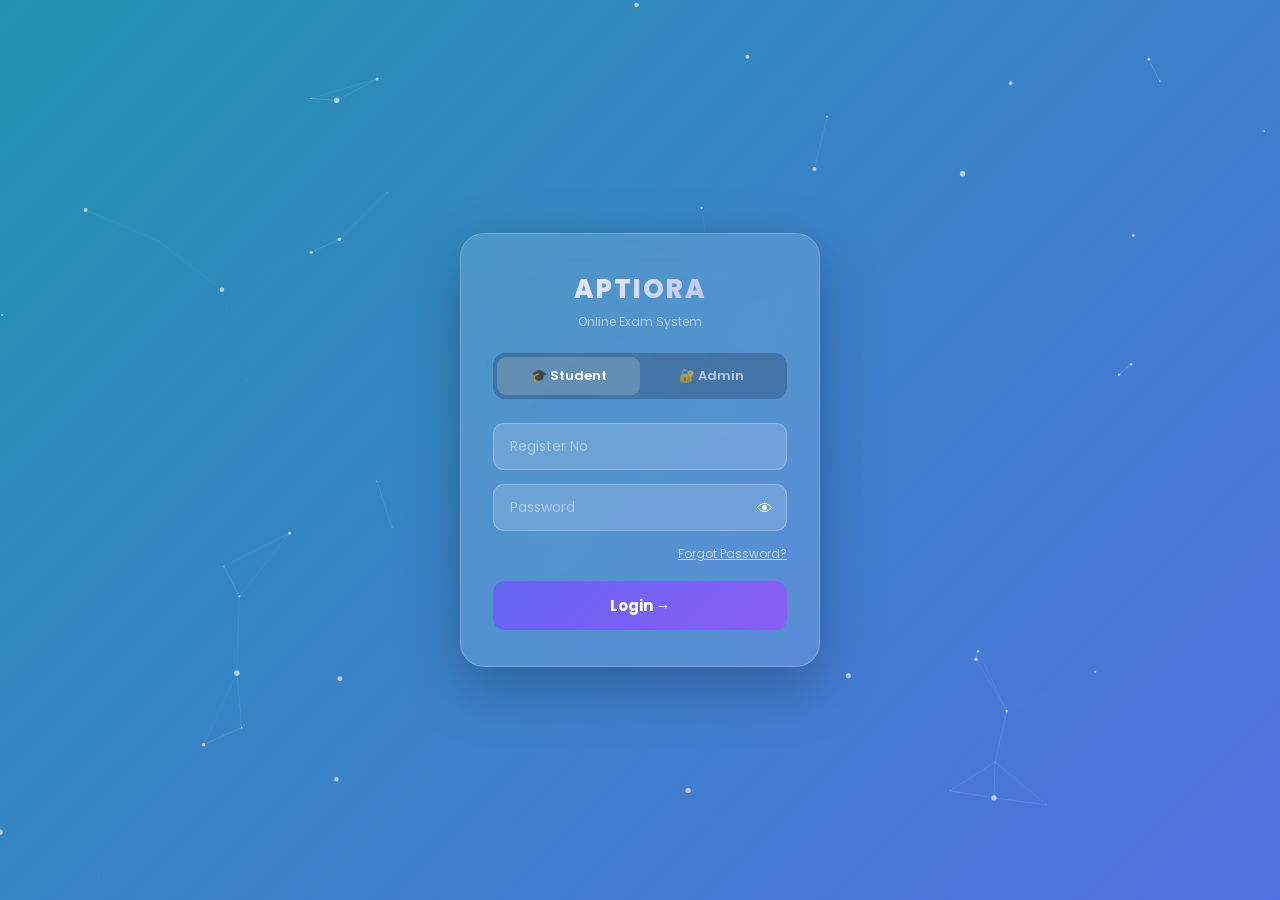
==== login.html @ 76b521ae "Add files via upload" ====
<!DOCTYPE html>
<html lang="en">
<head>
<meta charset="UTF-8">
<meta name="viewport" content="width=device-width,initial-scale=1.0">
<title>Login — APTIORA</title>
<style>
@import url('https://fonts.googleapis.com/css2?family=Poppins:wght@300;400;500;600;700;800&display=swap');
*{margin:0;padding:0;box-sizing:border-box;}
body{
  font-family:'Poppins',sans-serif;min-height:100vh;
  display:flex;justify-content:center;align-items:center;
  background:linear-gradient(-45deg,#667eea,#764ba2,#6366f1,#2193b0);
  background-size:400% 400%;animation:bg 8s ease infinite;overflow:hidden;
}
@keyframes bg{0%{background-position:0% 50%;}50%{background-position:100% 50%;}100%{background-position:0% 50%;}}
canvas{position:fixed;inset:0;z-index:1;pointer-events:none;}
.card{
  position:relative;z-index:10;
  background:rgba(255,255,255,0.13);backdrop-filter:blur(18px);
  border-radius:24px;padding:36px 32px;width:360px;
  color:white;box-shadow:0 20px 60px rgba(0,0,0,0.25);
  border:1px solid rgba(255,255,255,0.2);animation:up 0.7s ease;
}
@keyframes up{from{opacity:0;transform:translateY(28px);}to{opacity:1;transform:translateY(0);}}
.logo{font-size:26px;font-weight:800;letter-spacing:2px;text-align:center;margin-bottom:4px;
  background:linear-gradient(135deg,#fff,#a5b4fc);-webkit-background-clip:text;-webkit-text-fill-color:transparent;}
.subtitle{text-align:center;font-size:12px;color:rgba(255,255,255,0.55);margin-bottom:22px;}
.tabs{display:flex;background:rgba(0,0,0,0.2);border-radius:12px;padding:4px;margin-bottom:24px;}
.tab{flex:1;padding:9px;text-align:center;border-radius:9px;cursor:pointer;font-size:13px;font-weight:600;transition:0.3s;color:rgba(255,255,255,0.6);}
.tab.active{background:rgba(255,255,255,0.18);color:white;}
.form-section{display:none;}
.form-section.active{display:block;animation:fadeIn 0.3s ease;}
@keyframes fadeIn{from{opacity:0;transform:translateY(8px);}to{opacity:1;transform:translateY(0);}}
.inp-wrap{position:relative;margin-bottom:14px;}
.inp{
  width:100%;padding:12px 16px;padding-right:44px;
  background:rgba(255,255,255,0.15);border:1.5px solid rgba(255,255,255,0.25);
  border-radius:11px;color:white;font-size:14px;font-family:'Poppins',sans-serif;
  outline:none;transition:0.2s;
}
.inp::placeholder{color:rgba(255,255,255,0.45);}
.inp:focus{border-color:rgba(255,255,255,0.6);background:rgba(255,255,255,0.2);}
.inp.err{border-color:#f87171;animation:shake .3s;}
@keyframes shake{0%,100%{transform:translateX(0);}25%{transform:translateX(-5px);}75%{transform:translateX(5px);}}
.eye{position:absolute;right:14px;top:50%;transform:translateY(-50%);cursor:pointer;font-size:16px;}
.btn{
  width:100%;padding:13px;border:none;border-radius:12px;
  background:linear-gradient(135deg,#6366f1,#8b5cf6);
  color:white;font-size:15px;font-weight:700;cursor:pointer;
  font-family:'Poppins',sans-serif;transition:0.3s;margin-top:4px;
}
.btn:hover{transform:translateY(-2px);box-shadow:0 8px 24px rgba(99,102,241,0.4);}
.forgot-link{text-align:right;font-size:12px;color:rgba(255,255,255,0.6);cursor:pointer;margin-bottom:14px;text-decoration:underline;}
.forgot-link:hover{color:white;}
.err-msg{color:#fca5a5;font-size:12px;text-align:center;margin-top:8px;display:none;}
.success-msg{color:#86efac;font-size:12px;text-align:center;margin-top:8px;display:none;}
.loading-overlay{position:absolute;inset:0;background:rgba(0,0,0,0.3);backdrop-filter:blur(4px);border-radius:24px;display:none;align-items:center;justify-content:center;flex-direction:column;gap:12px;color:white;z-index:5;}
.spinner{width:36px;height:36px;border:3px solid rgba(255,255,255,0.2);border-top-color:white;border-radius:50%;animation:spin 0.8s linear infinite;}
@keyframes spin{to{transform:rotate(360deg);}}
.modal-bg{position:fixed;inset:0;background:rgba(0,0,0,0.6);z-index:200;display:none;align-items:center;justify-content:center;backdrop-filter:blur(6px);}
.modal-bg.open{display:flex;}
.modal{background:#1e1b4b;border-radius:20px;padding:30px;width:320px;color:white;text-align:center;box-shadow:0 20px 60px rgba(0,0,0,0.4);animation:up 0.3s ease;}
.modal h3{font-size:18px;font-weight:700;margin-bottom:8px;}
.modal p{font-size:13px;color:rgba(255,255,255,0.6);margin-bottom:20px;}
.otp-boxes{display:flex;gap:10px;justify-content:center;margin-bottom:16px;}
.otp-box{width:44px;height:52px;border-radius:10px;text-align:center;font-size:22px;font-weight:700;border:2px solid rgba(255,255,255,0.2);background:rgba(255,255,255,0.1);color:white;outline:none;font-family:'Poppins',sans-serif;transition:0.2s;}
.otp-box:focus{border-color:#a5b4fc;}
.otp-timer{font-size:12px;color:rgba(255,255,255,0.5);margin-bottom:12px;}
</style>
</head>
<body>
<canvas id="c"></canvas>
<div class="modal-bg" id="otpModal">
  <div class="modal">
    <h3>🔐 OTP Verification</h3>
    <p id="otpDesc">Enter the 6-digit OTP</p>
    <div class="otp-boxes" id="otpBoxes">
      <input class="otp-box" maxlength="1">
      <input class="otp-box" maxlength="1">
      <input class="otp-box" maxlength="1">
      <input class="otp-box" maxlength="1">
      <input class="otp-box" maxlength="1">
      <input class="otp-box" maxlength="1">
    </div>
    <div class="otp-timer" id="otpTimer">Resend in 60s</div>
    <button class="btn" onclick="verifyOTP()" style="margin-bottom:10px;">✅ Verify OTP</button>
    <button onclick="closeOTPModal()" style="background:none;border:none;color:rgba(255,255,255,0.5);cursor:pointer;font-size:13px;font-family:Poppins;">Cancel</button>
    <p style="color:#fca5a5;font-size:12px;margin-top:8px;display:none;" id="otpErr"></p>
  </div>
</div>

<div class="card" id="card">
  <div class="loading-overlay" id="loader"><div class="spinner"></div><span style="font-size:14px;">Loading...</span></div>
  <div class="logo">APTIORA</div>
  <div class="subtitle">Online Exam System</div>
  <div class="tabs">
    <div class="tab active" id="tab-student" onclick="switchTab('student')">🎓 Student</div>
    <div class="tab" id="tab-admin" onclick="switchTab('admin')">🔐 Admin</div>
  </div>

  <!-- STUDENT -->
  <div class="form-section active" id="studentForm">
    <div class="inp-wrap">
      <input class="inp" type="text" id="s_reg" placeholder="Register No" autocomplete="off">
    </div>
    <div class="inp-wrap">
      <input class="inp" type="password" id="s_pass" placeholder="Password">
      <span class="eye" onclick="toggleEye('s_pass','s_eye')" id="s_eye">👁</span>
    </div>
    <div class="forgot-link" onclick="openForgot()">Forgot Password?</div>
    <button class="btn" onclick="studentLogin()">Login →</button>
    <p class="err-msg" id="s_err">❌ Invalid Register No or Password</p>
    <p class="success-msg" id="s_ok">✅ Login Successful!</p>
  </div>

  <!-- ADMIN -->
  <div class="form-section" id="adminForm">
    <div class="inp-wrap">
      <input class="inp" type="text" id="a_user" placeholder="Username" autocomplete="off">
    </div>
    <div class="inp-wrap">
      <input class="inp" type="password" id="a_pass" placeholder="Password">
      <span class="eye" onclick="toggleEye('a_pass','a_eye')" id="a_eye">👁</span>
    </div>
    <button class="btn" onclick="adminLogin()">🔐 Admin Login</button>
    <p class="err-msg" id="a_err">❌ Wrong admin credentials</p>
  </div>
</div>

<script>
function getUsers(){
  return JSON.parse(localStorage.getItem("users")) || {
    "714524205005":{name:"Balaji",password:"1234",dept:"IT",batch:"2024-2028",email:""},
    "714524205053":{name:"Vicky",password:"1234",dept:"IT",batch:"2024-2028",email:""},
    "714524205027":{name:"Ismail",password:"1234",dept:"IT",batch:"2024-2028",email:""},
    "714524205041":{name:"Sakthivel",password:"1234",dept:"IT",batch:"2024-2028",email:""}
  };
}
function getSettings(){
  return JSON.parse(localStorage.getItem("adminSettings"))||{adminUsername:"admin@balaji",adminPassword:"balaji@123"};
}

function switchTab(tab){
  ["student","admin"].forEach(t=>{
    document.getElementById("tab-"+t).classList.remove("active");
    document.getElementById(t+"Form").classList.remove("active");
  });
  document.getElementById("tab-"+tab).classList.add("active");
  document.getElementById(tab+"Form").classList.add("active");
  clearErrors();
}
function clearErrors(){
  ["s_err","s_ok","a_err"].forEach(id=>document.getElementById(id).style.display="none");
  document.querySelectorAll(".inp").forEach(i=>i.classList.remove("err"));
}
function toggleEye(inputId,eyeId){
  let inp=document.getElementById(inputId),eye=document.getElementById(eyeId);
  if(inp.type==="password"){inp.type="text";eye.textContent="🙈";}
  else{inp.type="password";eye.textContent="👁";}
}
function showLoader(){document.getElementById("loader").style.display="flex";}
function hideLoader(){document.getElementById("loader").style.display="none";}

function studentLogin(){
  clearErrors();
  let reg=document.getElementById("s_reg").value.trim();
  let pass=document.getElementById("s_pass").value.trim();
  if(!reg||!pass){
    document.getElementById("s_err").innerText="Please fill all fields!";
    document.getElementById("s_err").style.display="block";return;
  }
  showLoader();
  let users=getUsers();
  setTimeout(()=>{
    if(users[reg] && users[reg].password===pass){
      localStorage.setItem("username",reg);
      localStorage.setItem("name",users[reg].name);
      logActivity(users[reg].name,"Logged in");
      document.getElementById("s_ok").style.display="block";
      hideLoader();
      setTimeout(()=>location.href="dashboard.html",800);
    } else {
      hideLoader();
      document.getElementById("s_reg").classList.add("err");
      document.getElementById("s_pass").classList.add("err");
      document.getElementById("s_err").style.display="block";
    }
  },1000);
}

function adminLogin(){
  clearErrors();
  let user=document.getElementById("a_user").value.trim();
  let pass=document.getElementById("a_pass").value.trim();
  let s=getSettings();
  let adminUser=s.adminUsername||"admin@balaji";
  let adminPass=s.adminPassword||"balaji@123";
  if(user===adminUser && pass===adminPass){
    localStorage.setItem("adminLoggedIn","yes");
    location.href="admin.html";
  } else {
    document.getElementById("a_user").classList.add("err");
    document.getElementById("a_pass").classList.add("err");
    document.getElementById("a_err").style.display="block";
  }
}

// FORGOT PASSWORD
let forgotReg="";
let otpTimerInterval;
function openForgot(){
  let reg=document.getElementById("s_reg").value.trim();
  if(!reg){
    document.getElementById("s_err").innerText="Enter your Register No first!";
    document.getElementById("s_err").style.display="block";return;
  }
  let users=getUsers();
  if(!users[reg]){
    document.getElementById("s_err").innerText="Register No not found!";
    document.getElementById("s_err").style.display="block";return;
  }
  forgotReg=reg;
  let otp=Math.floor(100000+Math.random()*900000).toString();
  localStorage.setItem("resetOTP_"+reg,otp);
  localStorage.setItem("resetOTP_expiry",Date.now()+5*60000);
  // Show OTP in alert for demo (replace with email in production)
  alert("Demo OTP: "+otp+" (In production, this goes to student email)");
  openOTPModal();
}
function openOTPModal(){
  document.getElementById("otpModal").classList.add("open");
  document.querySelectorAll(".otp-box").forEach((b,i)=>{
    b.value="";
    b.oninput=()=>{if(b.value&&i<5)document.querySelectorAll(".otp-box")[i+1].focus();};
    b.onkeydown=e=>{if(e.key==="Backspace"&&!b.value&&i>0)document.querySelectorAll(".otp-box")[i-1].focus();};
  });
  document.querySelectorAll(".otp-box")[0].focus();
  startOTPTimer(60);
}
function closeOTPModal(){
  document.getElementById("otpModal").classList.remove("open");
  clearInterval(otpTimerInterval);
}
function startOTPTimer(sec){
  clearInterval(otpTimerInterval);
  let t=sec;
  otpTimerInterval=setInterval(()=>{
    document.getElementById("otpTimer").innerText=t>0?`Resend in ${t}s`:"OTP expired";
    t--;if(t<0)clearInterval(otpTimerInterval);
  },1000);
}
function verifyOTP(){
  let entered=[...document.querySelectorAll(".otp-box")].map(b=>b.value).join("");
  let stored=localStorage.getItem("resetOTP_"+forgotReg);
  let expiry=parseInt(localStorage.getItem("resetOTP_expiry")||0);
  let errEl=document.getElementById("otpErr");
  if(Date.now()>expiry){errEl.innerText="OTP expired!";errEl.style.display="block";return;}
  if(entered===stored){
    closeOTPModal();
    let newPass=prompt("✅ OTP Verified!\nEnter your new password:");
    if(newPass&&newPass.trim()){
      let users=getUsers();
      users[forgotReg].password=newPass.trim();
      localStorage.setItem("users",JSON.stringify(users));
      alert("✅ Password reset successfully! Please login.");
    }
  } else {
    errEl.innerText="Wrong OTP! Try again.";
    errEl.style.display="block";
  }
}

function logActivity(name,action){
  let logs=JSON.parse(localStorage.getItem("activityLog"))||[];
  logs.unshift({msg:`${name} — ${action}`,color:"#22c55e",time:new Date().toLocaleString()});
  if(logs.length>100)logs=logs.slice(0,100);
  localStorage.setItem("activityLog",JSON.stringify(logs));
}

document.addEventListener("keydown",e=>{
  if(e.key==="Enter"){
    if(document.getElementById("studentForm").classList.contains("active")) studentLogin();
    else adminLogin();
  }
});

// Particles
const cv=document.getElementById("c"),ctx=cv.getContext("2d");
let W=cv.width=innerWidth,H=cv.height=innerHeight;
let P=Array.from({length:60},()=>({x:Math.random()*W,y:Math.random()*H,r:Math.random()*3,dx:(Math.random()-.5)*.5,dy:(Math.random()-.5)*.5}));
function draw(){
  ctx.clearRect(0,0,W,H);
  P.forEach(p=>{p.x+=p.dx;p.y+=p.dy;if(p.x<0||p.x>W)p.dx*=-1;if(p.y<0||p.y>H)p.dy*=-1;
    ctx.beginPath();ctx.arc(p.x,p.y,p.r,0,Math.PI*2);ctx.fillStyle="rgba(255,255,255,.6)";ctx.fill();});
  for(let i=0;i<P.length;i++)for(let j=i+1;j<P.length;j++){
    let d=Math.hypot(P[i].x-P[j].x,P[i].y-P[j].y);
    if(d<110){ctx.beginPath();ctx.strokeStyle=`rgba(255,255,255,${(1-d/110)*.2})`;ctx.moveTo(P[i].x,P[i].y);ctx.lineTo(P[j].x,P[j].y);ctx.stroke();}
  }
  requestAnimationFrame(draw);
}
draw();
addEventListener("resize",()=>{W=cv.width=innerWidth;H=cv.height=innerHeight;});
</script>
</body>
</html>
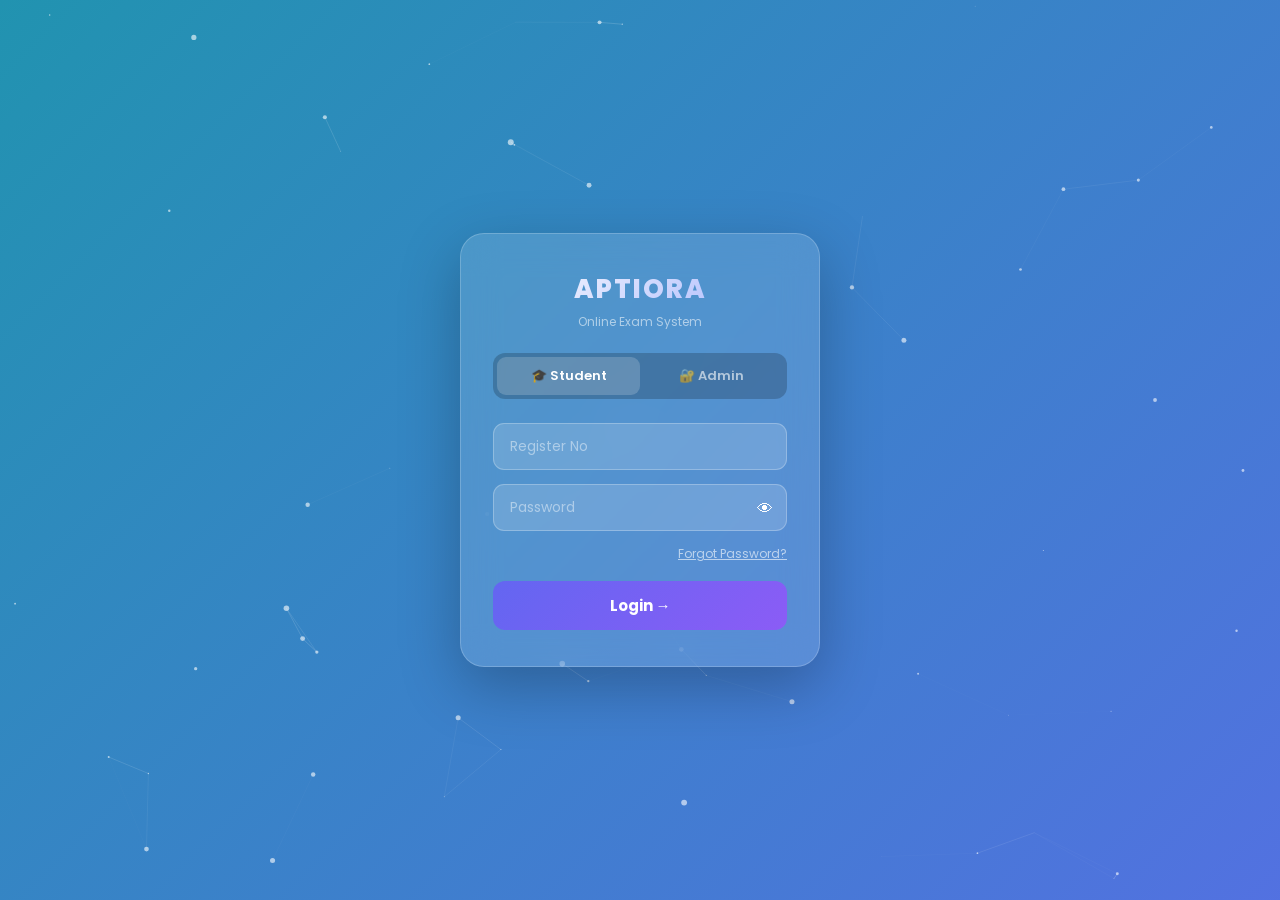
==== commit aa648cf8: "Add files via upload" ====
--- a/login.html
+++ b/login.html
@@ -84,9 +84,20 @@
       <input class="otp-box" maxlength="1">
     </div>
     <div class="otp-timer" id="otpTimer">Resend in 60s</div>
-    <button class="btn" onclick="verifyOTP()" style="margin-bottom:10px;">✅ Verify OTP</button>
-    <button onclick="closeOTPModal()" style="background:none;border:none;color:rgba(255,255,255,0.5);cursor:pointer;font-size:13px;font-family:Poppins;">Cancel</button>
-    <p style="color:#fca5a5;font-size:12px;margin-top:8px;display:none;" id="otpErr"></p>
+    <!-- Step 1: OTP -->
+    <div id="otpStep1">
+      <button class="btn" onclick="verifyOTP()" style="margin-bottom:10px;">✅ Verify OTP</button>
+      <p style="color:#fca5a5;font-size:12px;margin-top:8px;display:none;" id="otpErr"></p>
+    </div>
+    <!-- Step 2: New Password -->
+    <div id="otpStep2" style="display:none;">
+      <p style="color:#86efac;font-size:13px;margin-bottom:12px;">✅ OTP Verified! Set new password:</p>
+      <input type="password" id="newPassInp" placeholder="New password" style="width:100%;padding:11px 14px;border-radius:10px;border:1.5px solid rgba(255,255,255,0.25);background:rgba(255,255,255,0.1);color:white;font-size:14px;font-family:Poppins;outline:none;margin-bottom:10px;">
+      <input type="password" id="newPassConfirm" placeholder="Confirm password" style="width:100%;padding:11px 14px;border-radius:10px;border:1.5px solid rgba(255,255,255,0.25);background:rgba(255,255,255,0.1);color:white;font-size:14px;font-family:Poppins;outline:none;margin-bottom:12px;">
+      <button class="btn" onclick="saveNewPassword()" style="margin-bottom:10px;">🔑 Reset Password</button>
+      <p style="color:#fca5a5;font-size:12px;margin-top:4px;display:none;" id="passErr"></p>
+    </div>
+    <button onclick="closeOTPModal()" style="background:none;border:none;color:rgba(255,255,255,0.4);cursor:pointer;font-size:13px;font-family:Poppins;margin-top:8px;">Cancel</button>
   </div>
 </div>
 
@@ -220,15 +231,26 @@
     document.getElementById("s_err").innerText="Register No not found!";
     document.getElementById("s_err").style.display="block";return;
   }
+  let email=users[reg].email||"";
+  if(!email){
+    document.getElementById("s_err").innerText="No email registered! Contact admin to add your email.";
+    document.getElementById("s_err").style.display="block";return;
+  }
   forgotReg=reg;
   let otp=Math.floor(100000+Math.random()*900000).toString();
   localStorage.setItem("resetOTP_"+reg,otp);
   localStorage.setItem("resetOTP_expiry",Date.now()+5*60000);
-  // Show OTP in alert for demo (replace with email in production)
-  alert("Demo OTP: "+otp+" (In production, this goes to student email)");
+  // Mask email for display
+  let masked=email.replace(/(.{2})(.*)(@.*)/,(a,b,c,d)=>b+"****"+d);
+  document.getElementById("otpDesc").innerText="📧 OTP sent to: "+masked;
+  // Save OTP in console for admin testing
+  console.log("OTP:", otp);
   openOTPModal();
 }
 function openOTPModal(){
+  document.getElementById("otpStep1").style.display="block";
+  document.getElementById("otpStep2").style.display="none";
+  if(document.getElementById("otpErr")) document.getElementById("otpErr").style.display="none";
   document.getElementById("otpModal").classList.add("open");
   document.querySelectorAll(".otp-box").forEach((b,i)=>{
     b.value="";
@@ -255,20 +277,31 @@
   let stored=localStorage.getItem("resetOTP_"+forgotReg);
   let expiry=parseInt(localStorage.getItem("resetOTP_expiry")||0);
   let errEl=document.getElementById("otpErr");
-  if(Date.now()>expiry){errEl.innerText="OTP expired!";errEl.style.display="block";return;}
+  if(Date.now()>expiry){errEl.innerText="⏰ OTP expired!";errEl.style.display="block";return;}
   if(entered===stored){
-    closeOTPModal();
-    let newPass=prompt("✅ OTP Verified!\nEnter your new password:");
-    if(newPass&&newPass.trim()){
-      let users=getUsers();
-      users[forgotReg].password=newPass.trim();
-      localStorage.setItem("users",JSON.stringify(users));
-      alert("✅ Password reset successfully! Please login.");
-    }
+    // Show new password section inside modal
+    document.getElementById("otpStep1").style.display="none";
+    document.getElementById("otpStep2").style.display="block";
+    document.getElementById("newPassInp").focus();
   } else {
-    errEl.innerText="Wrong OTP! Try again.";
+    errEl.innerText="❌ Wrong OTP! Try again.";
     errEl.style.display="block";
   }
+}
+
+function saveNewPassword(){
+  let np=document.getElementById("newPassInp").value.trim();
+  let nc=document.getElementById("newPassConfirm").value.trim();
+  let errEl=document.getElementById("passErr");
+  if(!np||np.length<4){errEl.innerText="Min 4 characters!";errEl.style.display="block";return;}
+  if(np!==nc){errEl.innerText="❌ Passwords don't match!";errEl.style.display="block";return;}
+  let users=getUsers();
+  users[forgotReg].password=np;
+  localStorage.setItem("users",JSON.stringify(users));
+  closeOTPModal();
+  document.getElementById("s_ok").innerText="✅ Password reset! Please login.";
+  document.getElementById("s_ok").style.display="block";
+  document.getElementById("s_pass").value="";
 }
 
 function logActivity(name,action){
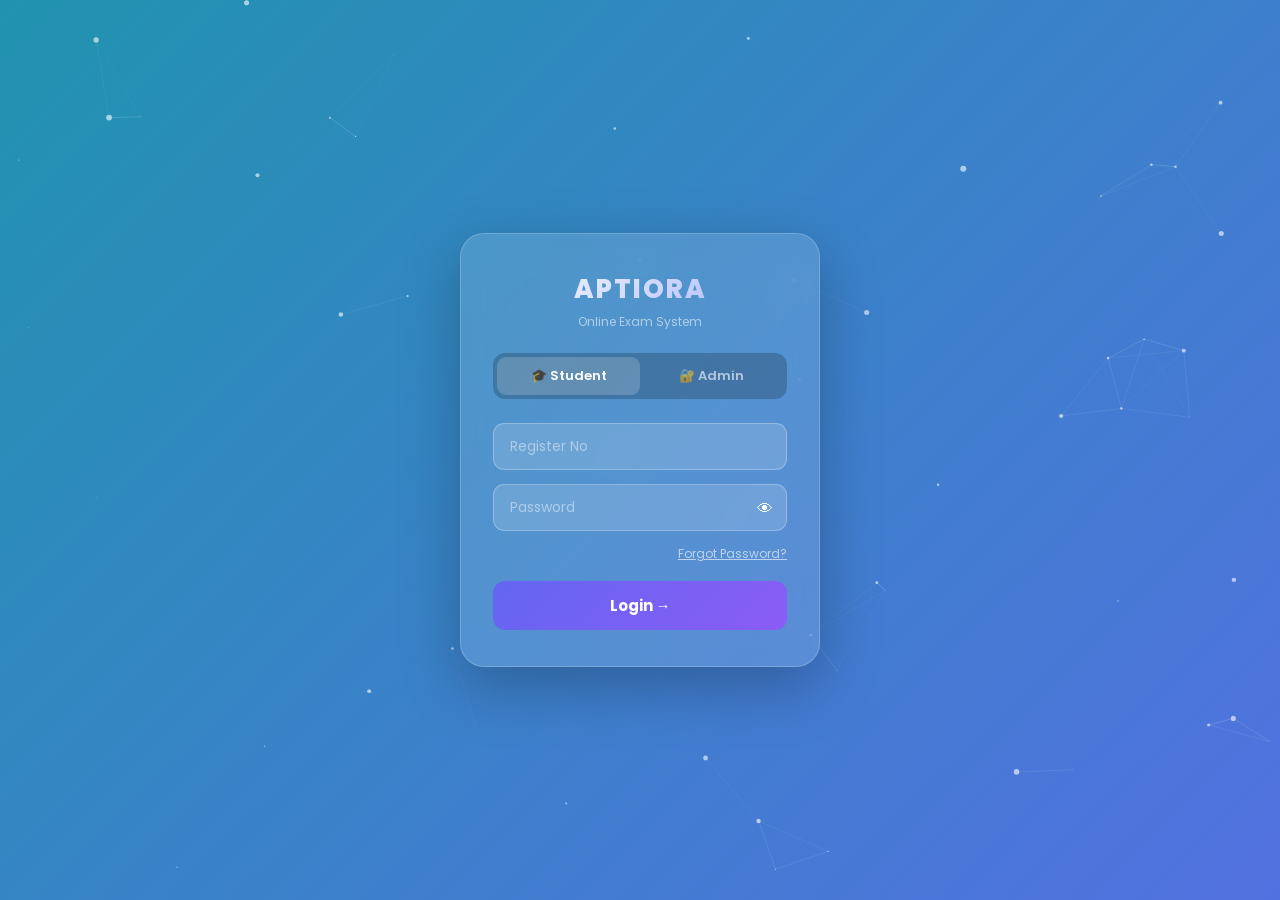
==== commit be9aa3d1: "Add files via upload" ====
--- a/login.html
+++ b/login.html
@@ -84,18 +84,16 @@
       <input class="otp-box" maxlength="1">
     </div>
     <div class="otp-timer" id="otpTimer">Resend in 60s</div>
-    <!-- Step 1: OTP -->
     <div id="otpStep1">
       <button class="btn" onclick="verifyOTP()" style="margin-bottom:10px;">✅ Verify OTP</button>
-      <p style="color:#fca5a5;font-size:12px;margin-top:8px;display:none;" id="otpErr"></p>
-    </div>
-    <!-- Step 2: New Password -->
+      <p style="color:#fca5a5;font-size:12px;margin-top:6px;display:none;" id="otpErr"></p>
+    </div>
     <div id="otpStep2" style="display:none;">
       <p style="color:#86efac;font-size:13px;margin-bottom:12px;">✅ OTP Verified! Set new password:</p>
       <input type="password" id="newPassInp" placeholder="New password" style="width:100%;padding:11px 14px;border-radius:10px;border:1.5px solid rgba(255,255,255,0.25);background:rgba(255,255,255,0.1);color:white;font-size:14px;font-family:Poppins;outline:none;margin-bottom:10px;">
       <input type="password" id="newPassConfirm" placeholder="Confirm password" style="width:100%;padding:11px 14px;border-radius:10px;border:1.5px solid rgba(255,255,255,0.25);background:rgba(255,255,255,0.1);color:white;font-size:14px;font-family:Poppins;outline:none;margin-bottom:12px;">
-      <button class="btn" onclick="saveNewPassword()" style="margin-bottom:10px;">🔑 Reset Password</button>
-      <p style="color:#fca5a5;font-size:12px;margin-top:4px;display:none;" id="passErr"></p>
+      <button class="btn" onclick="saveNewPassword()" style="margin-bottom:8px;">🔑 Reset Password</button>
+      <p style="color:#fca5a5;font-size:12px;display:none;" id="passErr"></p>
     </div>
     <button onclick="closeOTPModal()" style="background:none;border:none;color:rgba(255,255,255,0.4);cursor:pointer;font-size:13px;font-family:Poppins;margin-top:8px;">Cancel</button>
   </div>
@@ -233,18 +231,17 @@
   }
   let email=users[reg].email||"";
   if(!email){
-    document.getElementById("s_err").innerText="No email registered! Contact admin to add your email.";
+    document.getElementById("s_err").innerText="No email registered! Contact admin.";
     document.getElementById("s_err").style.display="block";return;
   }
   forgotReg=reg;
   let otp=Math.floor(100000+Math.random()*900000).toString();
   localStorage.setItem("resetOTP_"+reg,otp);
   localStorage.setItem("resetOTP_expiry",Date.now()+5*60000);
-  // Mask email for display
-  let masked=email.replace(/(.{2})(.*)(@.*)/,(a,b,c,d)=>b+"****"+d);
+  // Show masked email in modal
+  let masked=email.replace(/(.{2})(.*)(@.*)/,(a,b,cc,d)=>b+"****"+d);
   document.getElementById("otpDesc").innerText="📧 OTP sent to: "+masked;
-  // Save OTP in console for admin testing
-  console.log("OTP:", otp);
+  console.log("OTP for testing:",otp);
   openOTPModal();
 }
 function openOTPModal(){
@@ -277,9 +274,8 @@
   let stored=localStorage.getItem("resetOTP_"+forgotReg);
   let expiry=parseInt(localStorage.getItem("resetOTP_expiry")||0);
   let errEl=document.getElementById("otpErr");
-  if(Date.now()>expiry){errEl.innerText="⏰ OTP expired!";errEl.style.display="block";return;}
+  if(Date.now()>expiry){errEl.innerText="OTP expired!";errEl.style.display="block";return;}
   if(entered===stored){
-    // Show new password section inside modal
     document.getElementById("otpStep1").style.display="none";
     document.getElementById("otpStep2").style.display="block";
     document.getElementById("newPassInp").focus();
@@ -301,7 +297,6 @@
   closeOTPModal();
   document.getElementById("s_ok").innerText="✅ Password reset! Please login.";
   document.getElementById("s_ok").style.display="block";
-  document.getElementById("s_pass").value="";
 }
 
 function logActivity(name,action){
